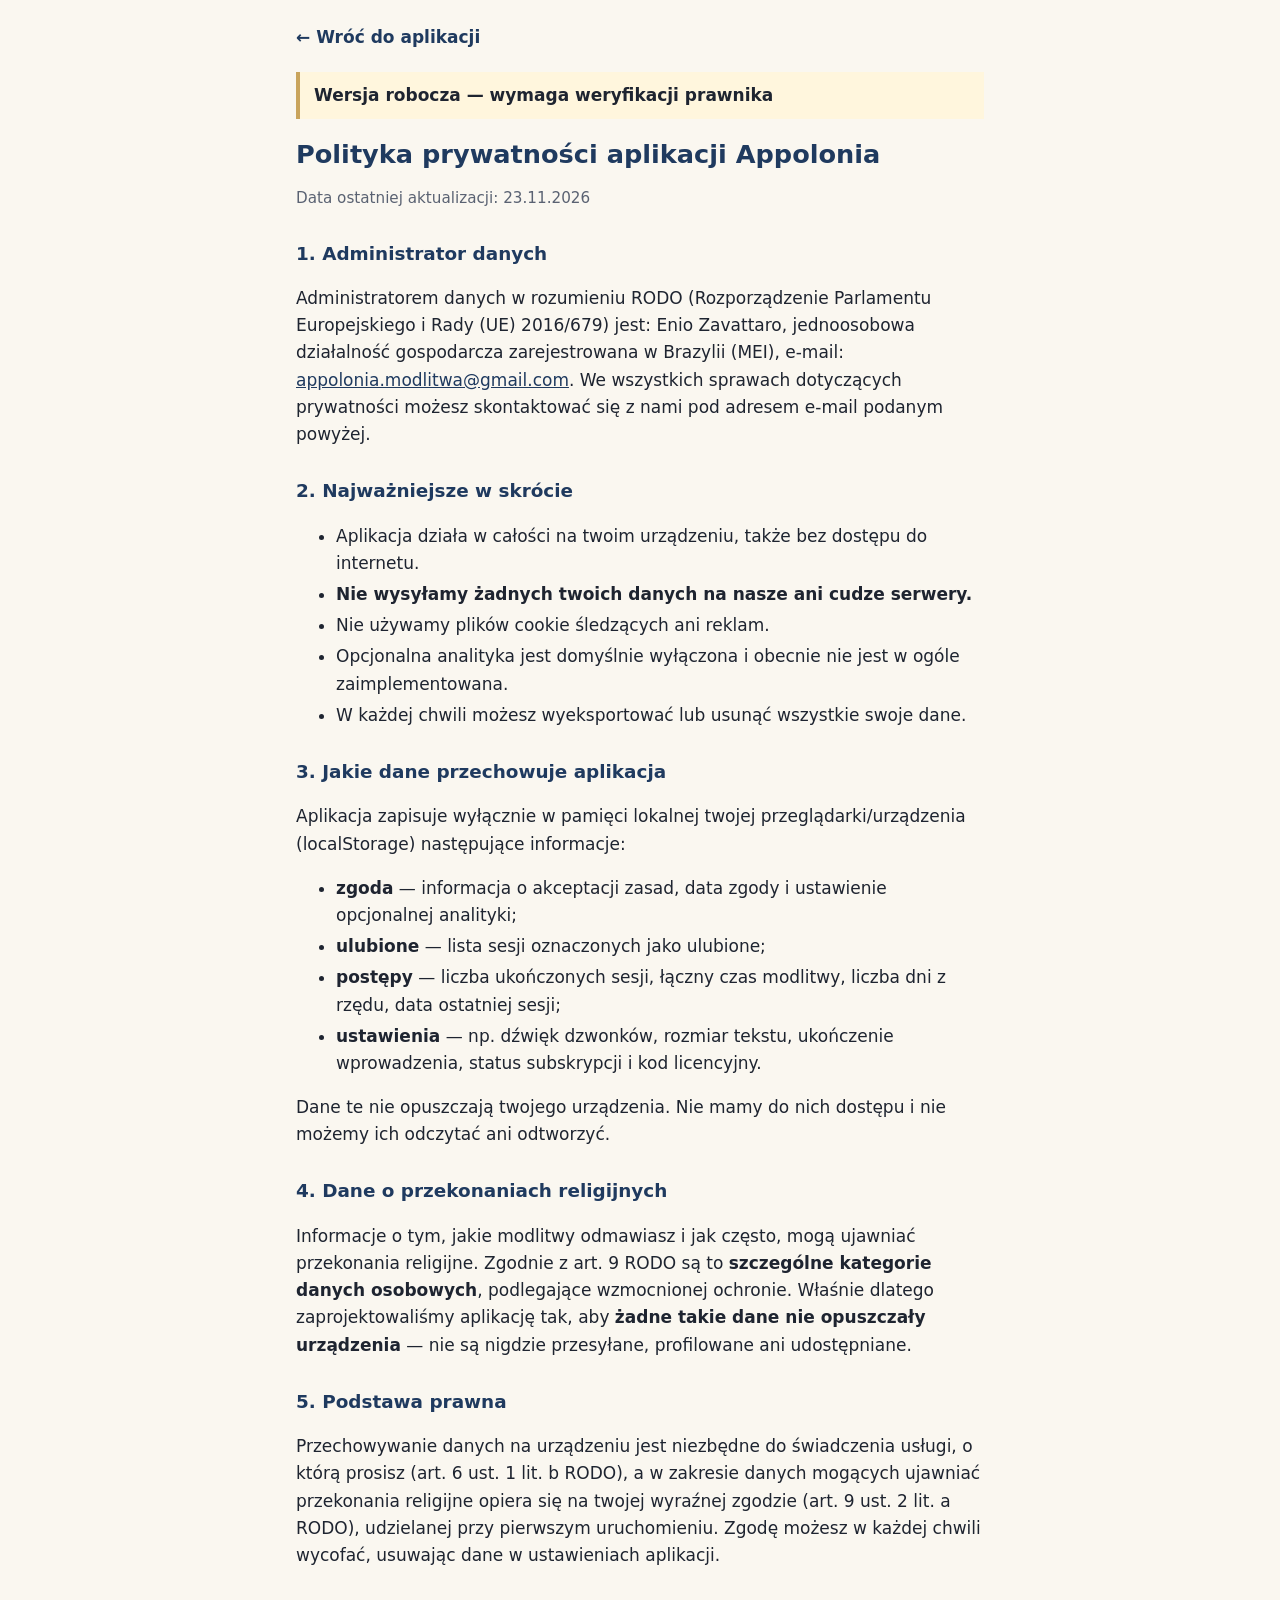
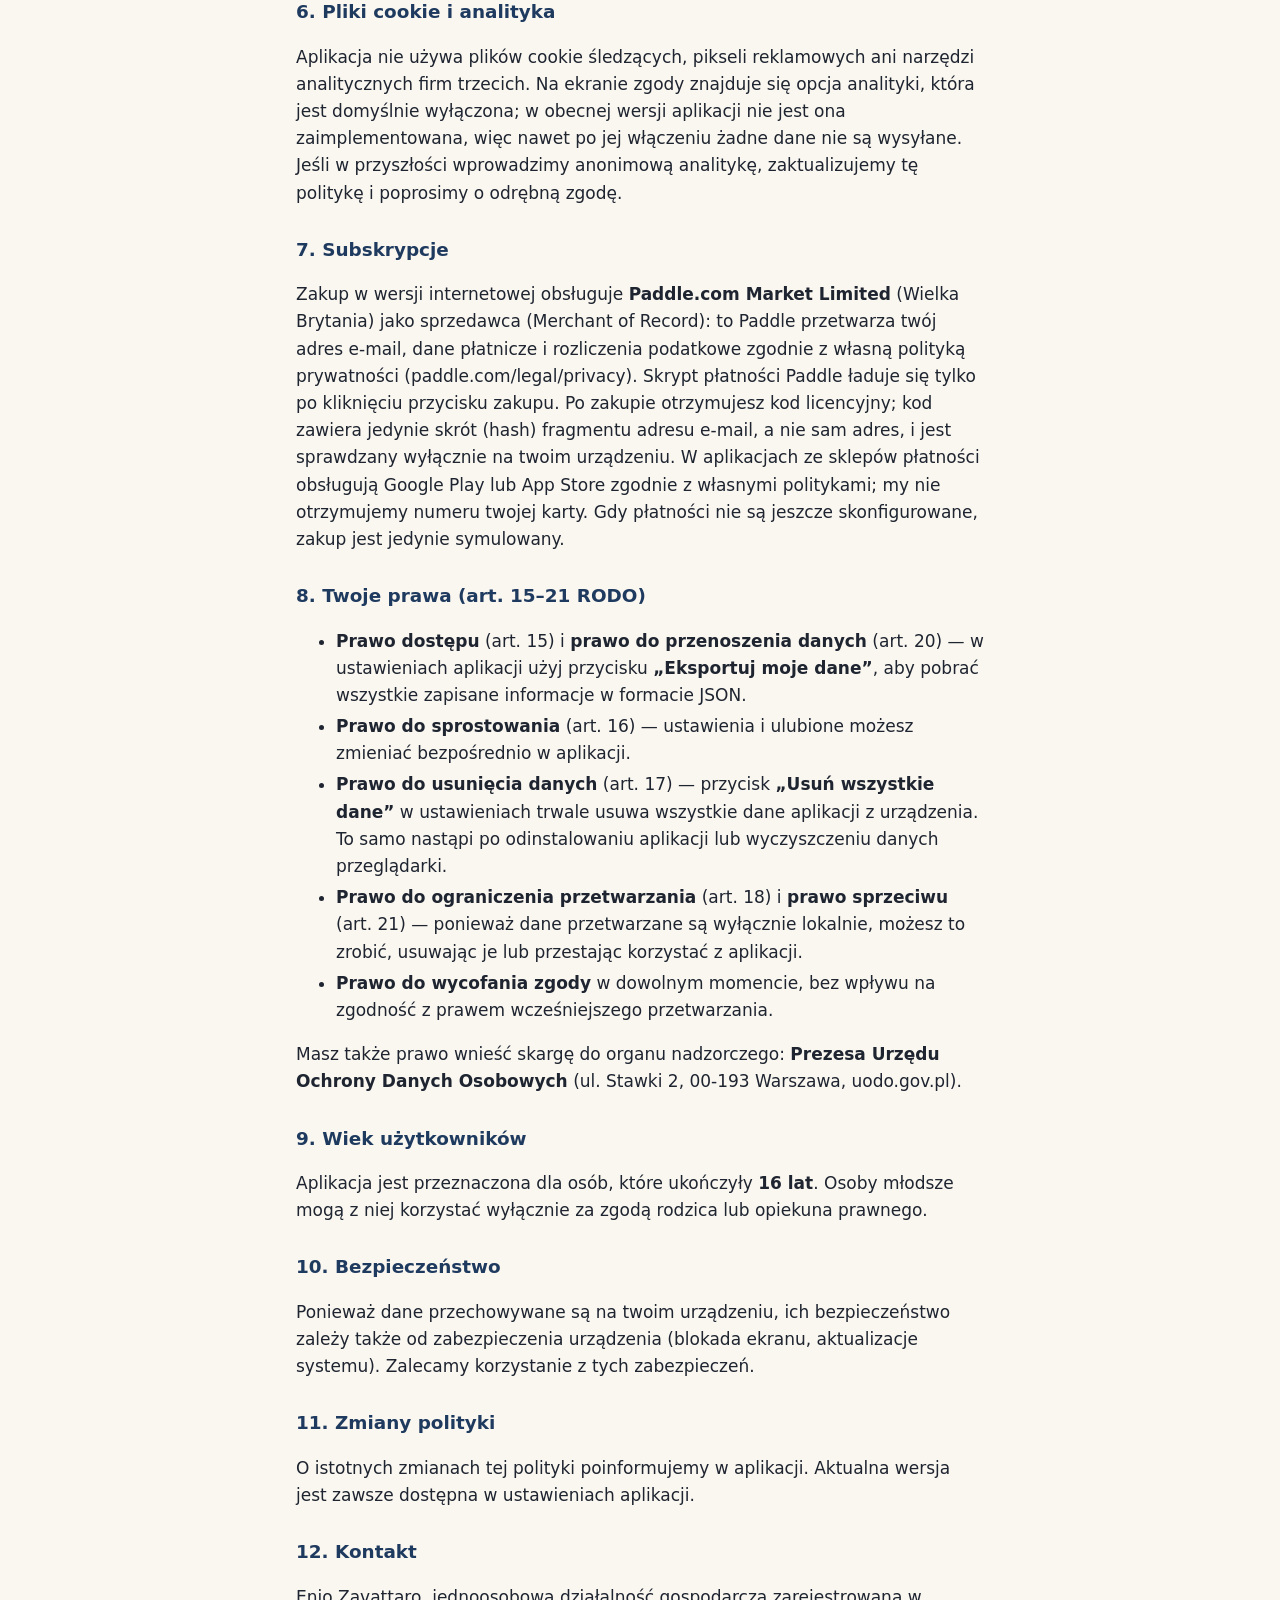
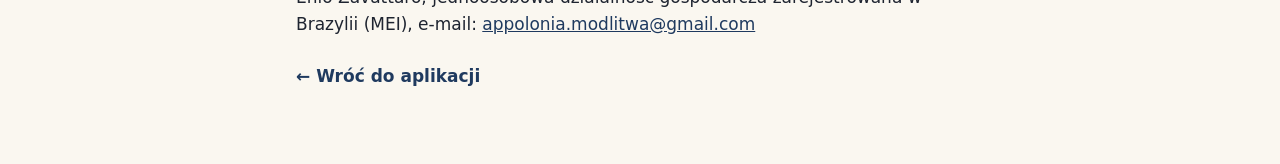
==== legal/privacy.html @ 73639b91 "Add files via upload" ====
<!doctype html>
<html lang="pl">
<head>
<meta charset="utf-8">
<meta name="viewport" content="width=device-width, initial-scale=1">
<title>Polityka prywatności — Appolonia</title>
<meta name="theme-color" content="#1F3A5F">
<style>
  :root { --bg:#FAF7F0; --text:#1E2430; --muted:#5A6272; --primary:#1F3A5F; --accent:#C9A45C; --box:#FFF6DD; }
  @media (prefers-color-scheme: dark) {
    :root { --bg:#121822; --text:#E8EAF0; --muted:#A9B0BE; --primary:#9DB8DD; --accent:#D8B872; --box:#2A2618; }
  }
  * { box-sizing: border-box; }
  body { margin:0; background:var(--bg); color:var(--text); font:17px/1.6 system-ui, -apple-system, "Segoe UI", Roboto, sans-serif; }
  main { max-width:720px; margin:0 auto; padding:16px 16px 48px; }
  a { color:var(--primary); }
  .back { display:inline-flex; align-items:center; min-height:44px; font-weight:600; text-decoration:none; }
  .draft { background:var(--box); border-left:4px solid var(--accent); padding:10px 14px; margin:12px 0 20px; font-weight:600; }
  h1 { color:var(--primary); font-size:1.6rem; line-height:1.25; margin:8px 0 4px; }
  h2 { color:var(--primary); font-size:1.15rem; margin:28px 0 8px; }
  .meta { color:var(--muted); font-size:.95rem; }
  li { margin:4px 0; }
  .ph { background:var(--box); padding:0 4px; border-radius:3px; }
</style>
</head>
<body>
<main>
  <a class="back" href="../index.html#/settings">← Wróć do aplikacji</a>
  <div class="draft">Wersja robocza — wymaga weryfikacji prawnika</div>
  <h1>Polityka prywatności aplikacji Appolonia</h1>
  <p class="meta">Data ostatniej aktualizacji: 23.11.2026</p>

  <h2>1. Administrator danych</h2>
  <p>Administratorem danych w rozumieniu RODO (Rozporządzenie Parlamentu Europejskiego i Rady (UE) 2016/679) jest:
  Enio Zavattaro, jednoosobowa działalność gospodarcza zarejestrowana w Brazylii (MEI), e-mail: <a href="mailto:appolonia.modlitwa@gmail.com">appolonia.modlitwa@gmail.com</a>.
  We wszystkich sprawach dotyczących prywatności możesz skontaktować się z nami pod adresem e-mail podanym powyżej.</p>

  <h2>2. Najważniejsze w skrócie</h2>
  <ul>
    <li>Aplikacja działa w całości na twoim urządzeniu, także bez dostępu do internetu.</li>
    <li><strong>Nie wysyłamy żadnych twoich danych na nasze ani cudze serwery.</strong></li>
    <li>Nie używamy plików cookie śledzących ani reklam.</li>
    <li>Opcjonalna analityka jest domyślnie wyłączona i obecnie nie jest w ogóle zaimplementowana.</li>
    <li>W każdej chwili możesz wyeksportować lub usunąć wszystkie swoje dane.</li>
  </ul>

  <h2>3. Jakie dane przechowuje aplikacja</h2>
  <p>Aplikacja zapisuje wyłącznie w pamięci lokalnej twojej przeglądarki/urządzenia (localStorage) następujące informacje:</p>
  <ul>
    <li><strong>zgoda</strong> — informacja o akceptacji zasad, data zgody i ustawienie opcjonalnej analityki;</li>
    <li><strong>ulubione</strong> — lista sesji oznaczonych jako ulubione;</li>
    <li><strong>postępy</strong> — liczba ukończonych sesji, łączny czas modlitwy, liczba dni z rzędu, data ostatniej sesji;</li>
    <li><strong>ustawienia</strong> — np. dźwięk dzwonków, rozmiar tekstu, ukończenie wprowadzenia, status subskrypcji i kod licencyjny.</li>
  </ul>
  <p>Dane te nie opuszczają twojego urządzenia. Nie mamy do nich dostępu i nie możemy ich odczytać ani odtworzyć.</p>

  <h2>4. Dane o przekonaniach religijnych</h2>
  <p>Informacje o tym, jakie modlitwy odmawiasz i jak często, mogą ujawniać przekonania religijne. Zgodnie z art. 9 RODO są to <strong>szczególne kategorie danych osobowych</strong>, podlegające wzmocnionej ochronie. Właśnie dlatego zaprojektowaliśmy aplikację tak, aby <strong>żadne takie dane nie opuszczały urządzenia</strong> — nie są nigdzie przesyłane, profilowane ani udostępniane.</p>

  <h2>5. Podstawa prawna</h2>
  <p>Przechowywanie danych na urządzeniu jest niezbędne do świadczenia usługi, o którą prosisz (art. 6 ust. 1 lit. b RODO), a w zakresie danych mogących ujawniać przekonania religijne opiera się na twojej wyraźnej zgodzie (art. 9 ust. 2 lit. a RODO), udzielanej przy pierwszym uruchomieniu. Zgodę możesz w każdej chwili wycofać, usuwając dane w ustawieniach aplikacji.</p>

  <h2>6. Pliki cookie i analityka</h2>
  <p>Aplikacja nie używa plików cookie śledzących, pikseli reklamowych ani narzędzi analitycznych firm trzecich. Na ekranie zgody znajduje się opcja analityki, która jest domyślnie wyłączona; w obecnej wersji aplikacji nie jest ona zaimplementowana, więc nawet po jej włączeniu żadne dane nie są wysyłane. Jeśli w przyszłości wprowadzimy anonimową analitykę, zaktualizujemy tę politykę i poprosimy o odrębną zgodę.</p>

  <h2>7. Subskrypcje</h2>
  <p>Zakup w wersji internetowej obsługuje <strong>Paddle.com Market Limited</strong> (Wielka Brytania) jako sprzedawca (Merchant of Record): to Paddle przetwarza twój adres e-mail, dane płatnicze i rozliczenia podatkowe zgodnie z własną polityką prywatności (paddle.com/legal/privacy). Skrypt płatności Paddle ładuje się tylko po kliknięciu przycisku zakupu. Po zakupie otrzymujesz kod licencyjny; kod zawiera jedynie skrót (hash) fragmentu adresu e-mail, a nie sam adres, i jest sprawdzany wyłącznie na twoim urządzeniu. W aplikacjach ze sklepów płatności obsługują Google Play lub App Store zgodnie z własnymi politykami; my nie otrzymujemy numeru twojej karty. Gdy płatności nie są jeszcze skonfigurowane, zakup jest jedynie symulowany.</p>

  <h2>8. Twoje prawa (art. 15–21 RODO)</h2>
  <ul>
    <li><strong>Prawo dostępu</strong> (art. 15) i <strong>prawo do przenoszenia danych</strong> (art. 20) — w ustawieniach aplikacji użyj przycisku <strong>„Eksportuj moje dane”</strong>, aby pobrać wszystkie zapisane informacje w formacie JSON.</li>
    <li><strong>Prawo do sprostowania</strong> (art. 16) — ustawienia i ulubione możesz zmieniać bezpośrednio w aplikacji.</li>
    <li><strong>Prawo do usunięcia danych</strong> (art. 17) — przycisk <strong>„Usuń wszystkie dane”</strong> w ustawieniach trwale usuwa wszystkie dane aplikacji z urządzenia. To samo nastąpi po odinstalowaniu aplikacji lub wyczyszczeniu danych przeglądarki.</li>
    <li><strong>Prawo do ograniczenia przetwarzania</strong> (art. 18) i <strong>prawo sprzeciwu</strong> (art. 21) — ponieważ dane przetwarzane są wyłącznie lokalnie, możesz to zrobić, usuwając je lub przestając korzystać z aplikacji.</li>
    <li><strong>Prawo do wycofania zgody</strong> w dowolnym momencie, bez wpływu na zgodność z prawem wcześniejszego przetwarzania.</li>
  </ul>
  <p>Masz także prawo wnieść skargę do organu nadzorczego: <strong>Prezesa Urzędu Ochrony Danych Osobowych</strong> (ul. Stawki 2, 00-193 Warszawa, uodo.gov.pl).</p>

  <h2>9. Wiek użytkowników</h2>
  <p>Aplikacja jest przeznaczona dla osób, które ukończyły <strong>16 lat</strong>. Osoby młodsze mogą z niej korzystać wyłącznie za zgodą rodzica lub opiekuna prawnego.</p>

  <h2>10. Bezpieczeństwo</h2>
  <p>Ponieważ dane przechowywane są na twoim urządzeniu, ich bezpieczeństwo zależy także od zabezpieczenia urządzenia (blokada ekranu, aktualizacje systemu). Zalecamy korzystanie z tych zabezpieczeń.</p>

  <h2>11. Zmiany polityki</h2>
  <p>O istotnych zmianach tej polityki poinformujemy w aplikacji. Aktualna wersja jest zawsze dostępna w ustawieniach aplikacji.</p>

  <h2>12. Kontakt</h2>
  <p>Enio Zavattaro, jednoosobowa działalność gospodarcza zarejestrowana w Brazylii (MEI), e-mail: <a href="mailto:appolonia.modlitwa@gmail.com">appolonia.modlitwa@gmail.com</a></p>

  <p><a class="back" href="../index.html#/settings">← Wróć do aplikacji</a></p>
</main>
</body>
</html>
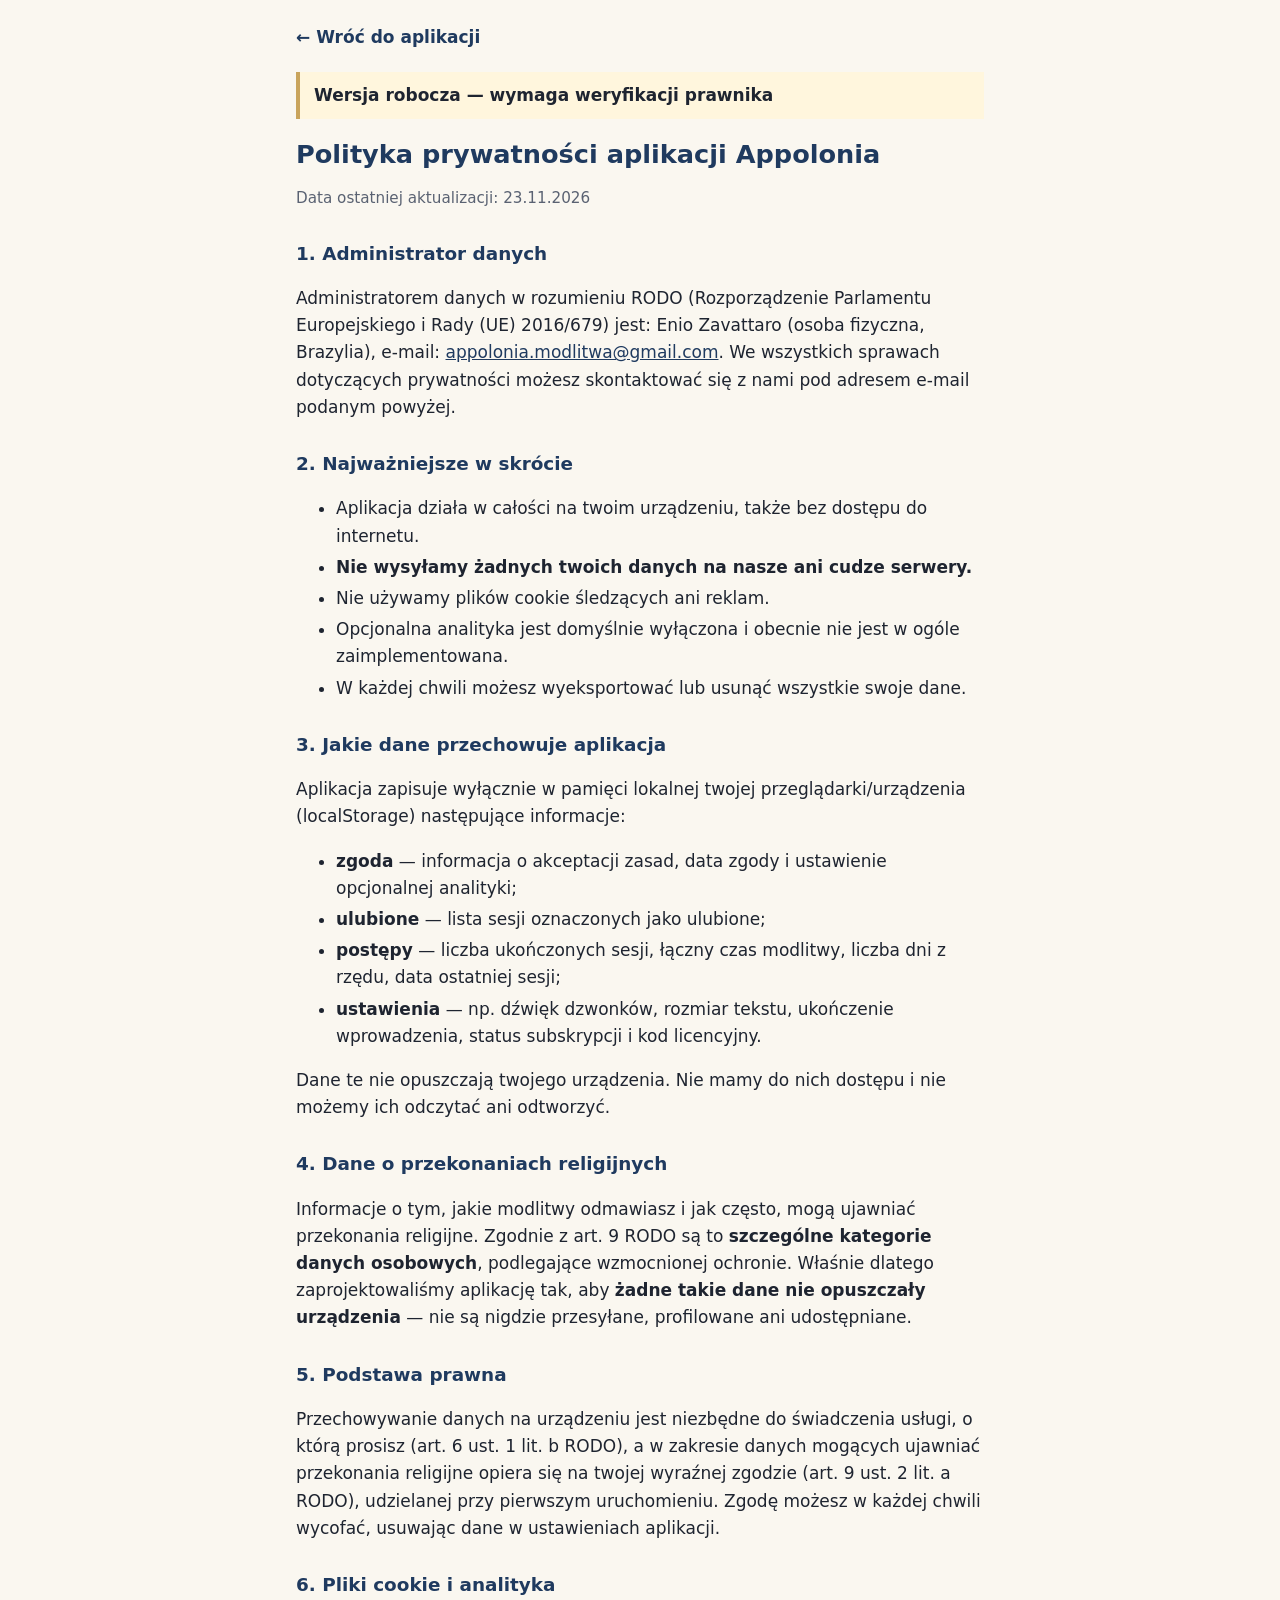
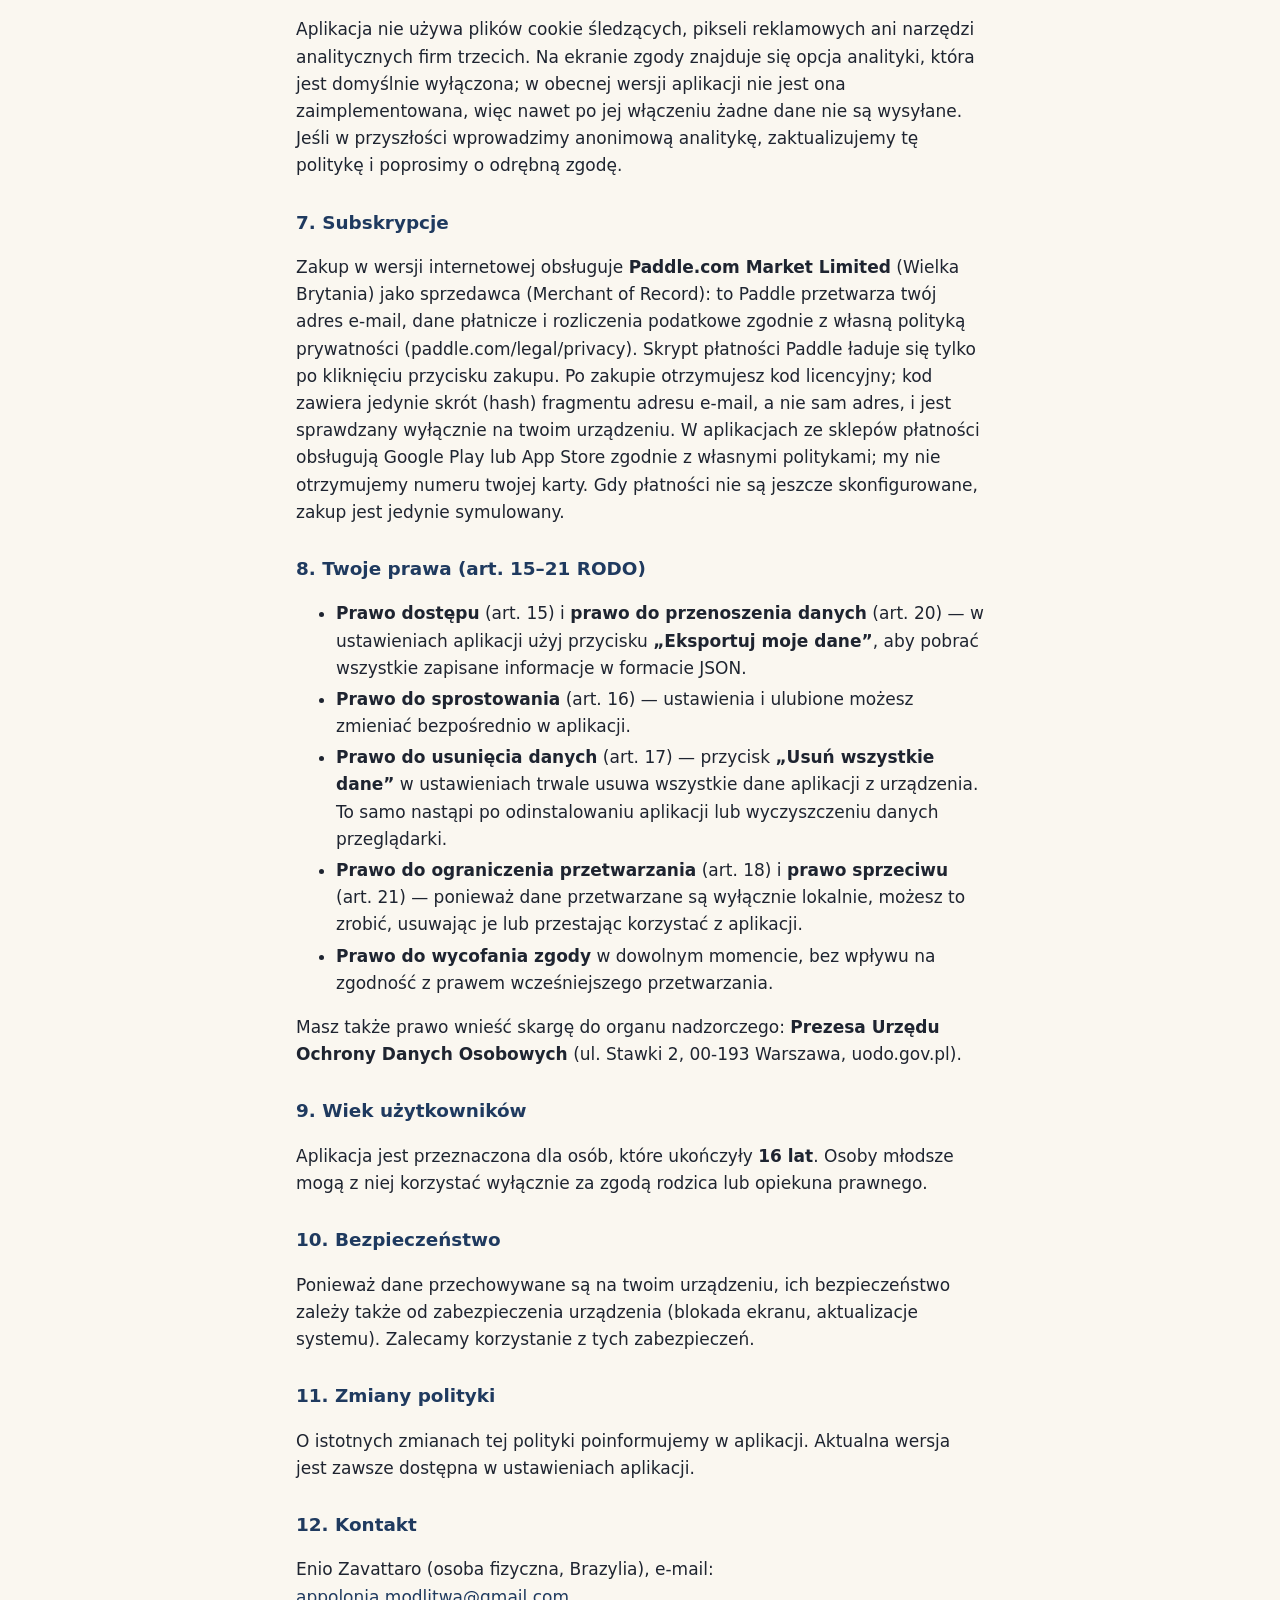
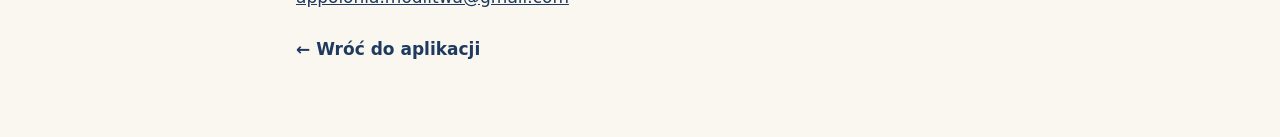
==== commit 4449b21c: "Add files via upload" ====
--- a/legal/privacy.html
+++ b/legal/privacy.html
@@ -32,7 +32,7 @@
 
   <h2>1. Administrator danych</h2>
   <p>Administratorem danych w rozumieniu RODO (Rozporządzenie Parlamentu Europejskiego i Rady (UE) 2016/679) jest:
-  Enio Zavattaro, jednoosobowa działalność gospodarcza zarejestrowana w Brazylii (MEI), e-mail: <a href="mailto:appolonia.modlitwa@gmail.com">appolonia.modlitwa@gmail.com</a>.
+  Enio Zavattaro (osoba fizyczna, Brazylia), e-mail: <a href="mailto:appolonia.modlitwa@gmail.com">appolonia.modlitwa@gmail.com</a>.
   We wszystkich sprawach dotyczących prywatności możesz skontaktować się z nami pod adresem e-mail podanym powyżej.</p>
 
   <h2>2. Najważniejsze w skrócie</h2>
@@ -86,7 +86,7 @@
   <p>O istotnych zmianach tej polityki poinformujemy w aplikacji. Aktualna wersja jest zawsze dostępna w ustawieniach aplikacji.</p>
 
   <h2>12. Kontakt</h2>
-  <p>Enio Zavattaro, jednoosobowa działalność gospodarcza zarejestrowana w Brazylii (MEI), e-mail: <a href="mailto:appolonia.modlitwa@gmail.com">appolonia.modlitwa@gmail.com</a></p>
+  <p>Enio Zavattaro (osoba fizyczna, Brazylia), e-mail: <a href="mailto:appolonia.modlitwa@gmail.com">appolonia.modlitwa@gmail.com</a></p>
 
   <p><a class="back" href="../index.html#/settings">← Wróć do aplikacji</a></p>
 </main>
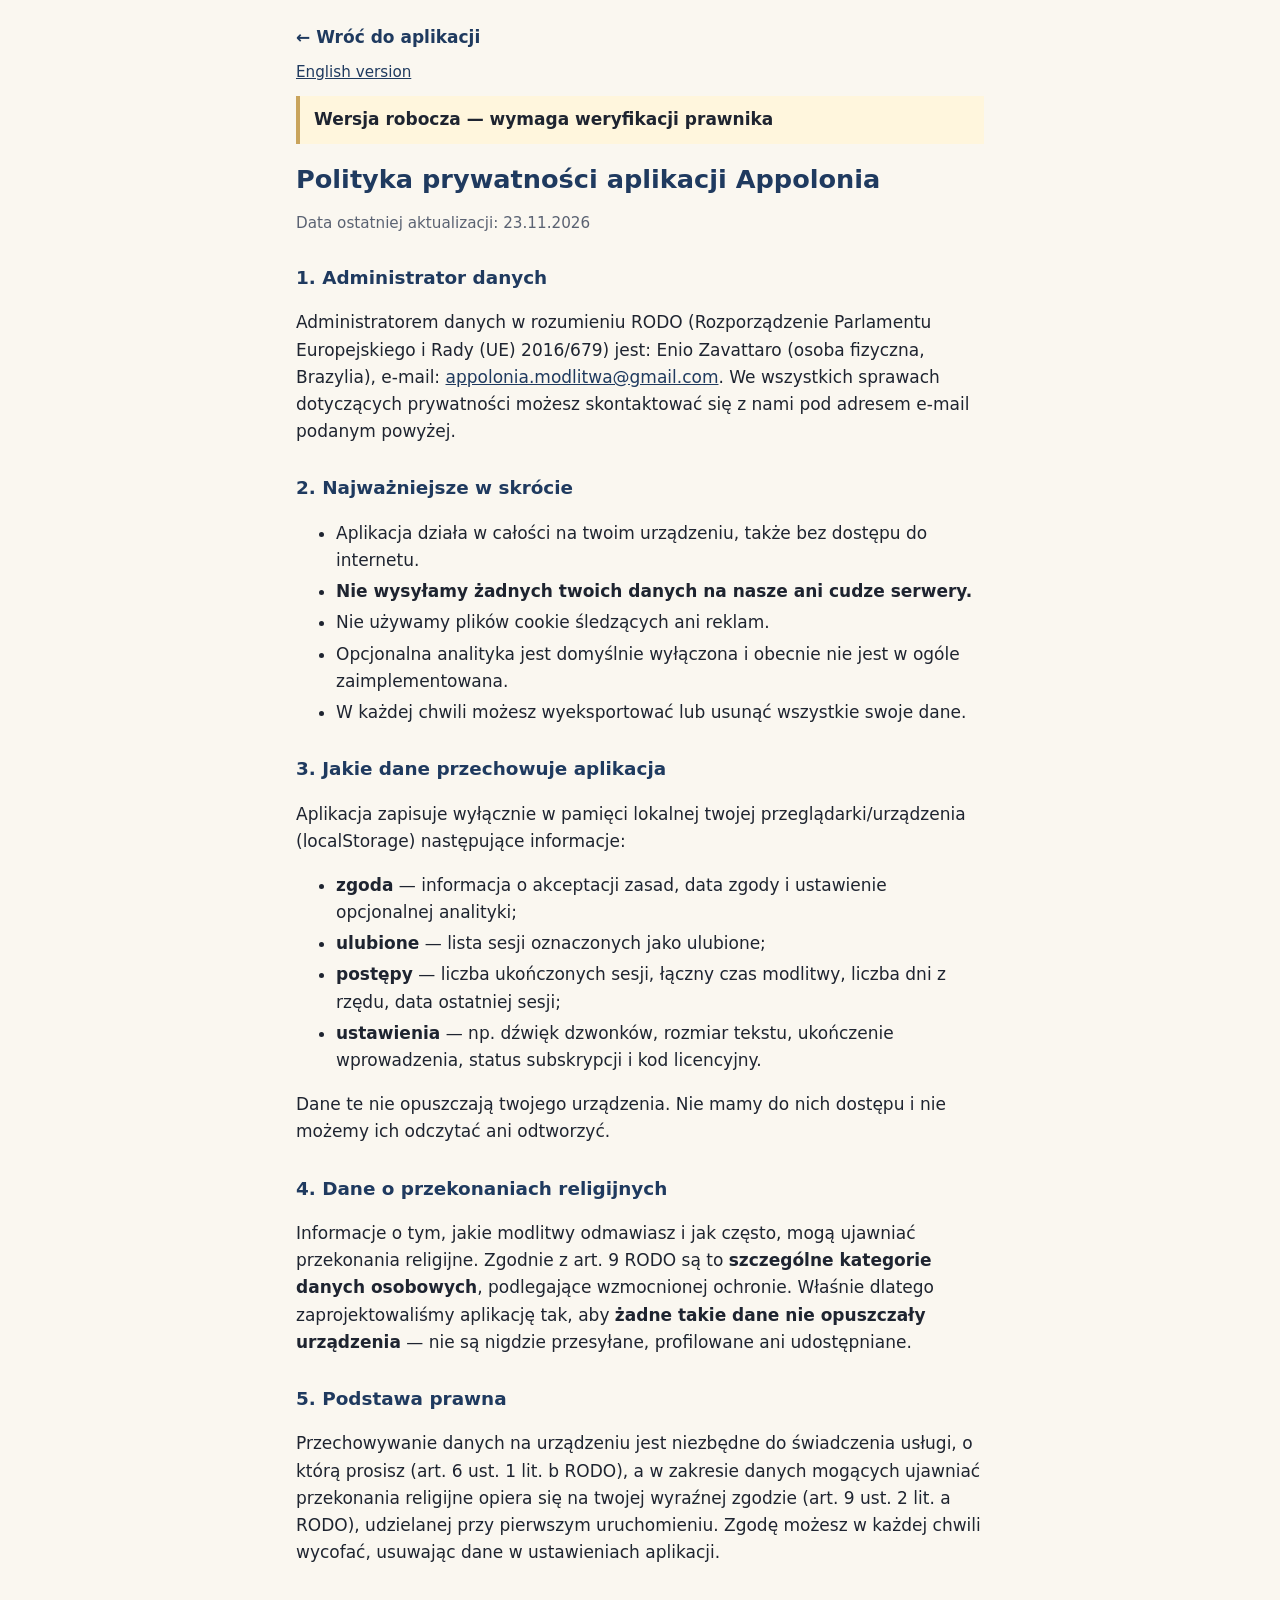
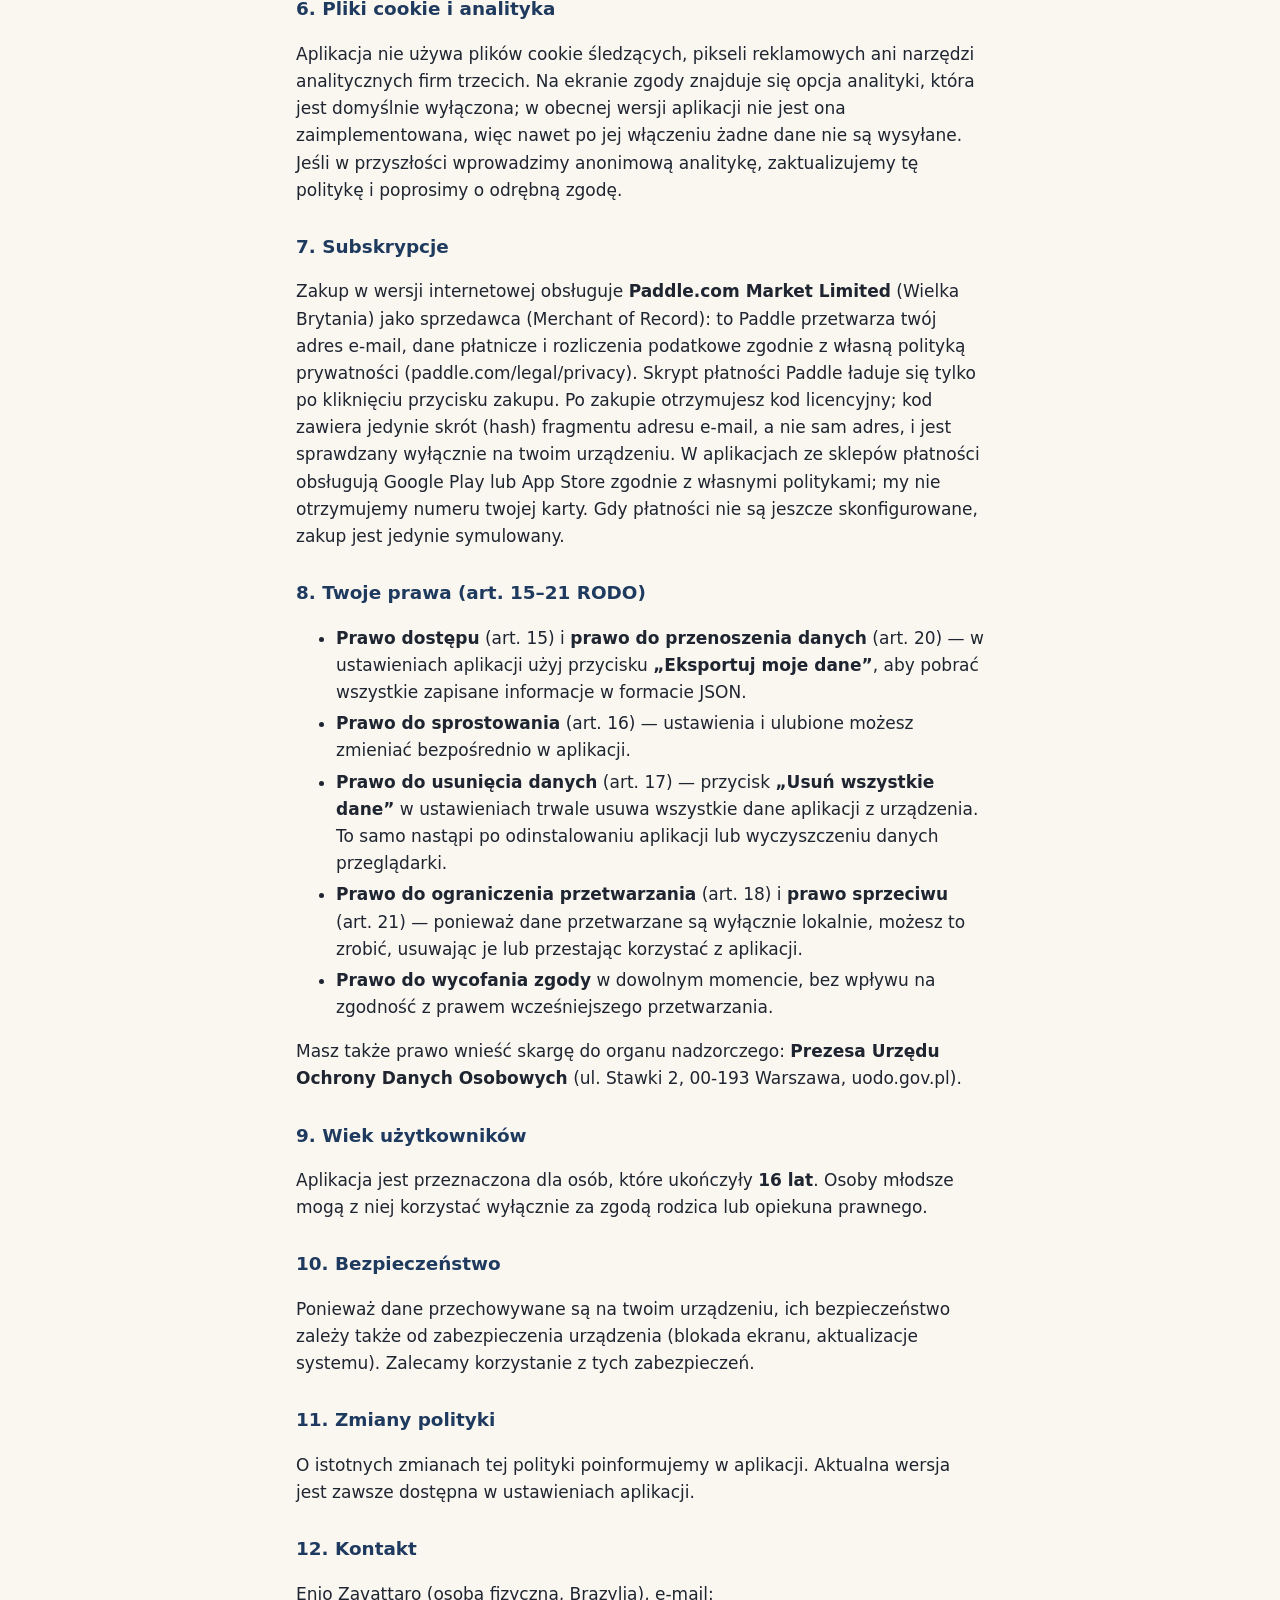
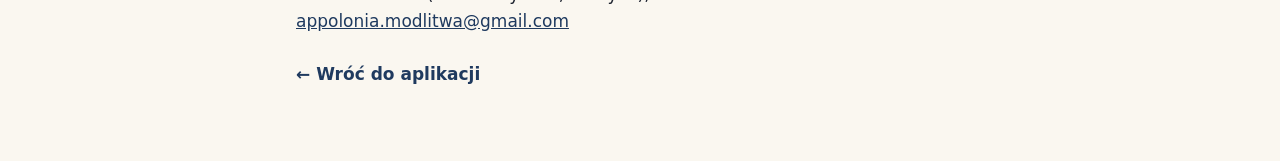
==== commit 82777927: "Add files via upload" ====
--- a/legal/privacy.html
+++ b/legal/privacy.html
@@ -15,6 +15,7 @@
   main { max-width:720px; margin:0 auto; padding:16px 16px 48px; }
   a { color:var(--primary); }
   .back { display:inline-flex; align-items:center; min-height:44px; font-weight:600; text-decoration:none; }
+  .lang { margin:0 0 8px; font-size:.95rem; }
   .draft { background:var(--box); border-left:4px solid var(--accent); padding:10px 14px; margin:12px 0 20px; font-weight:600; }
   h1 { color:var(--primary); font-size:1.6rem; line-height:1.25; margin:8px 0 4px; }
   h2 { color:var(--primary); font-size:1.15rem; margin:28px 0 8px; }
@@ -26,6 +27,7 @@
 <body>
 <main>
   <a class="back" href="../index.html#/settings">← Wróć do aplikacji</a>
+  <p class="lang"><a href="en/privacy.html" hreflang="en" lang="en">English version</a></p>
   <div class="draft">Wersja robocza — wymaga weryfikacji prawnika</div>
   <h1>Polityka prywatności aplikacji Appolonia</h1>
   <p class="meta">Data ostatniej aktualizacji: 23.11.2026</p>
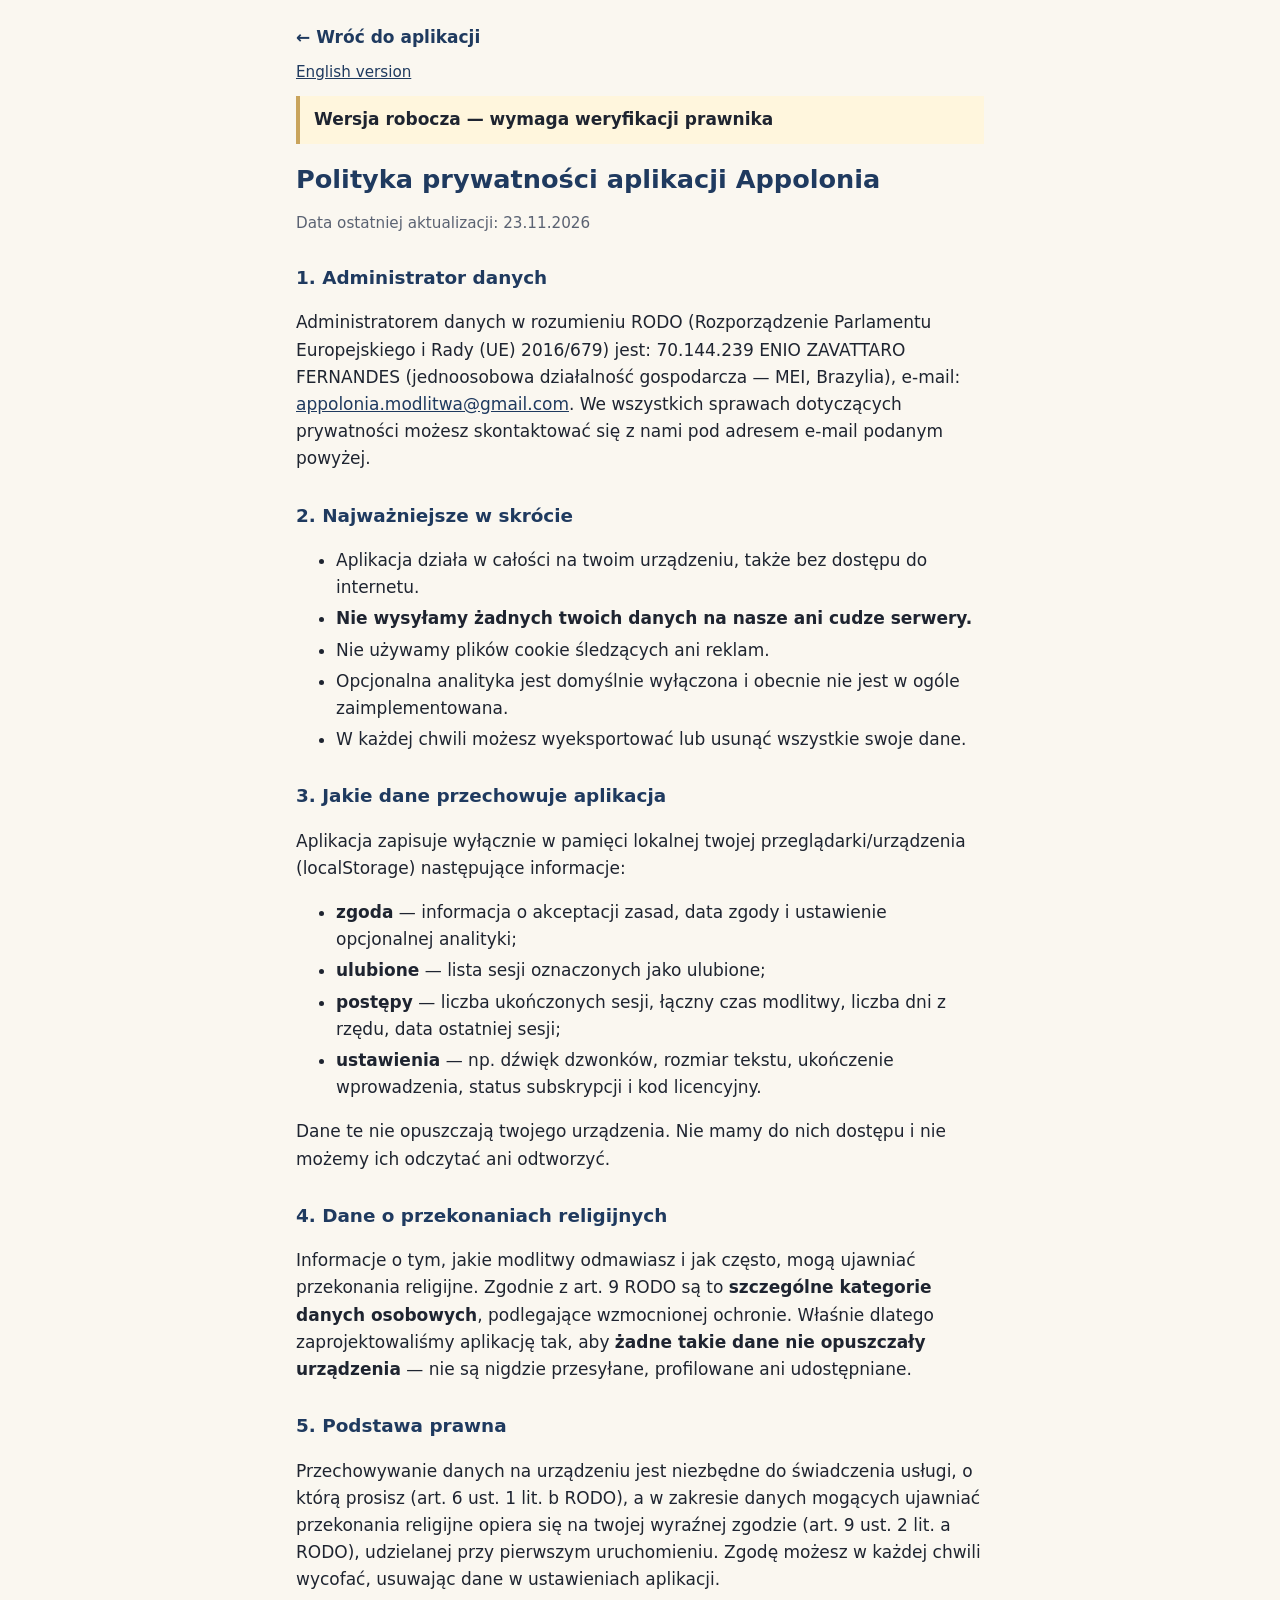
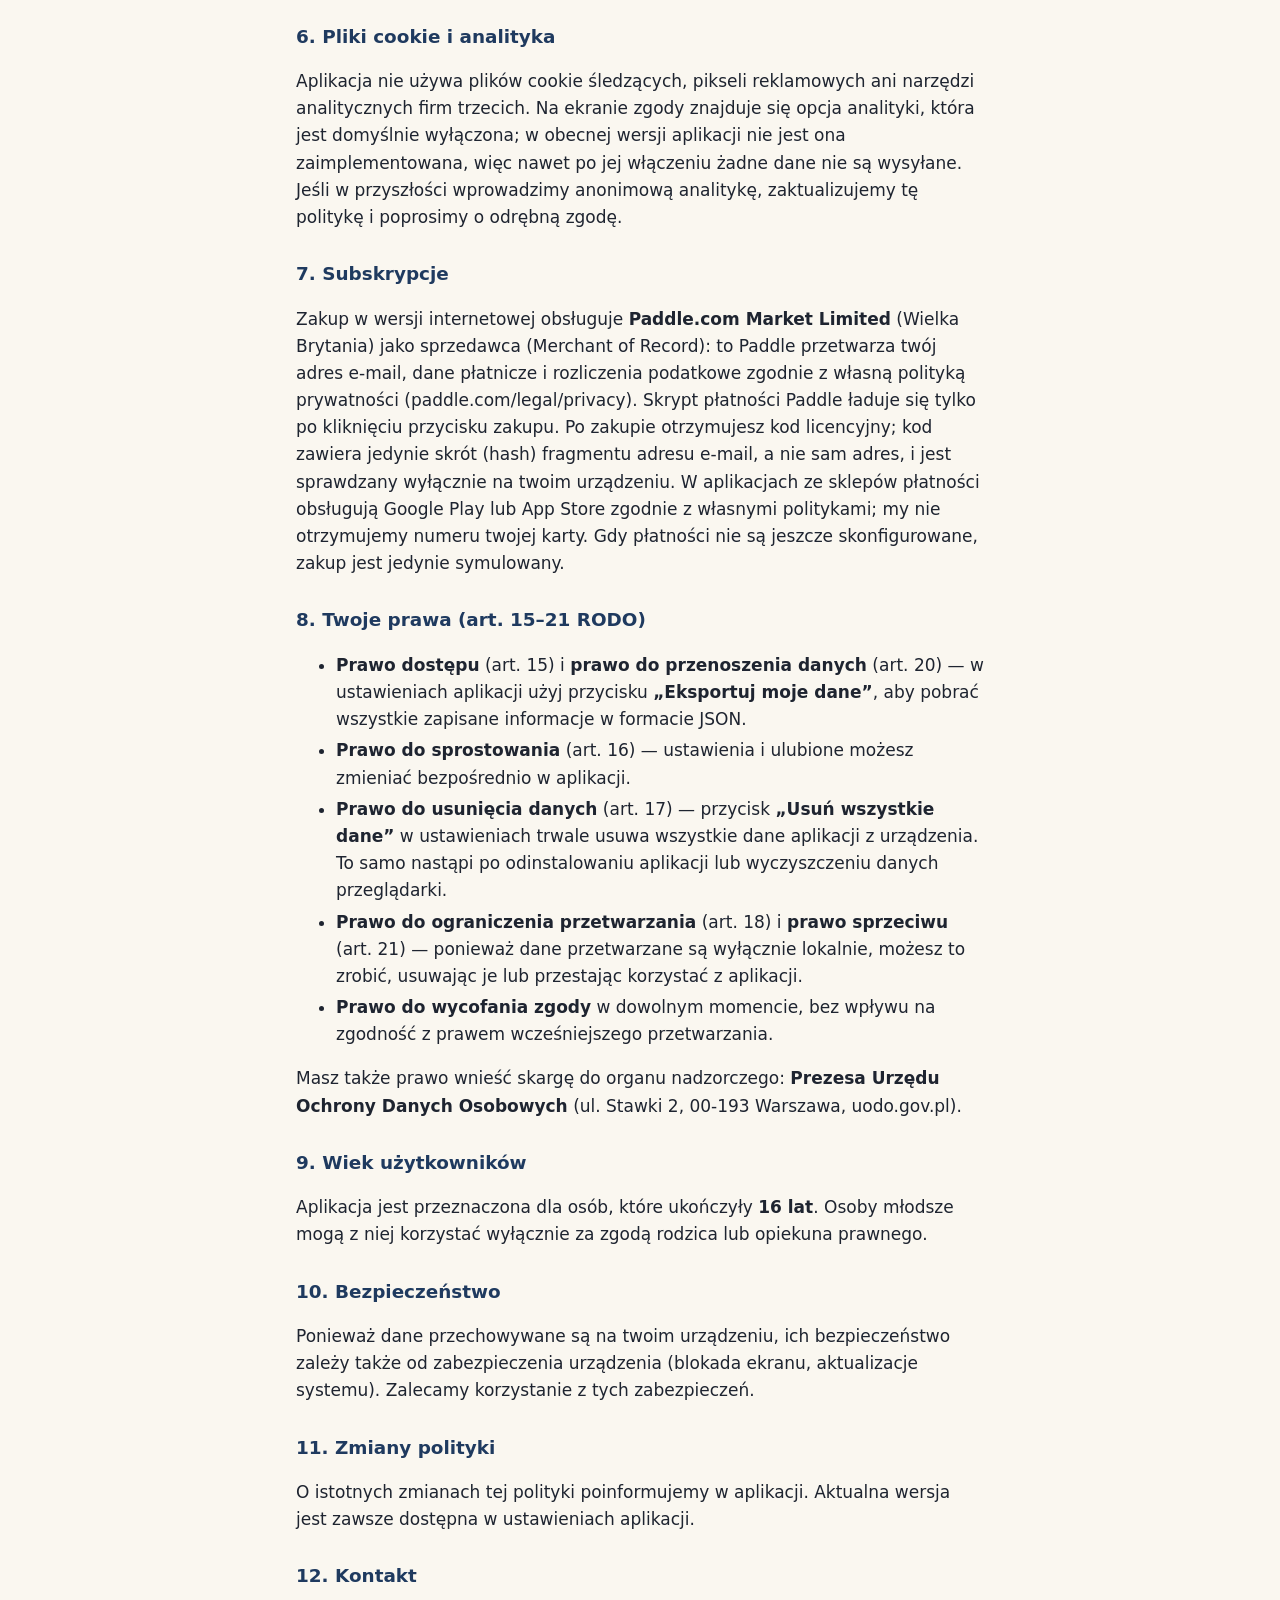
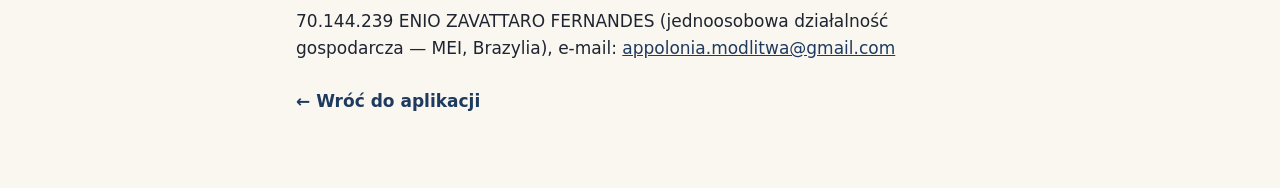
==== commit eb0cad42: "Add files via upload" ====
--- a/legal/privacy.html
+++ b/legal/privacy.html
@@ -34,7 +34,7 @@
 
   <h2>1. Administrator danych</h2>
   <p>Administratorem danych w rozumieniu RODO (Rozporządzenie Parlamentu Europejskiego i Rady (UE) 2016/679) jest:
-  Enio Zavattaro (osoba fizyczna, Brazylia), e-mail: <a href="mailto:appolonia.modlitwa@gmail.com">appolonia.modlitwa@gmail.com</a>.
+  70.144.239 ENIO ZAVATTARO FERNANDES (jednoosobowa działalność gospodarcza — MEI, Brazylia), e-mail: <a href="mailto:appolonia.modlitwa@gmail.com">appolonia.modlitwa@gmail.com</a>.
   We wszystkich sprawach dotyczących prywatności możesz skontaktować się z nami pod adresem e-mail podanym powyżej.</p>
 
   <h2>2. Najważniejsze w skrócie</h2>
@@ -88,7 +88,7 @@
   <p>O istotnych zmianach tej polityki poinformujemy w aplikacji. Aktualna wersja jest zawsze dostępna w ustawieniach aplikacji.</p>
 
   <h2>12. Kontakt</h2>
-  <p>Enio Zavattaro (osoba fizyczna, Brazylia), e-mail: <a href="mailto:appolonia.modlitwa@gmail.com">appolonia.modlitwa@gmail.com</a></p>
+  <p>70.144.239 ENIO ZAVATTARO FERNANDES (jednoosobowa działalność gospodarcza — MEI, Brazylia), e-mail: <a href="mailto:appolonia.modlitwa@gmail.com">appolonia.modlitwa@gmail.com</a></p>
 
   <p><a class="back" href="../index.html#/settings">← Wróć do aplikacji</a></p>
 </main>
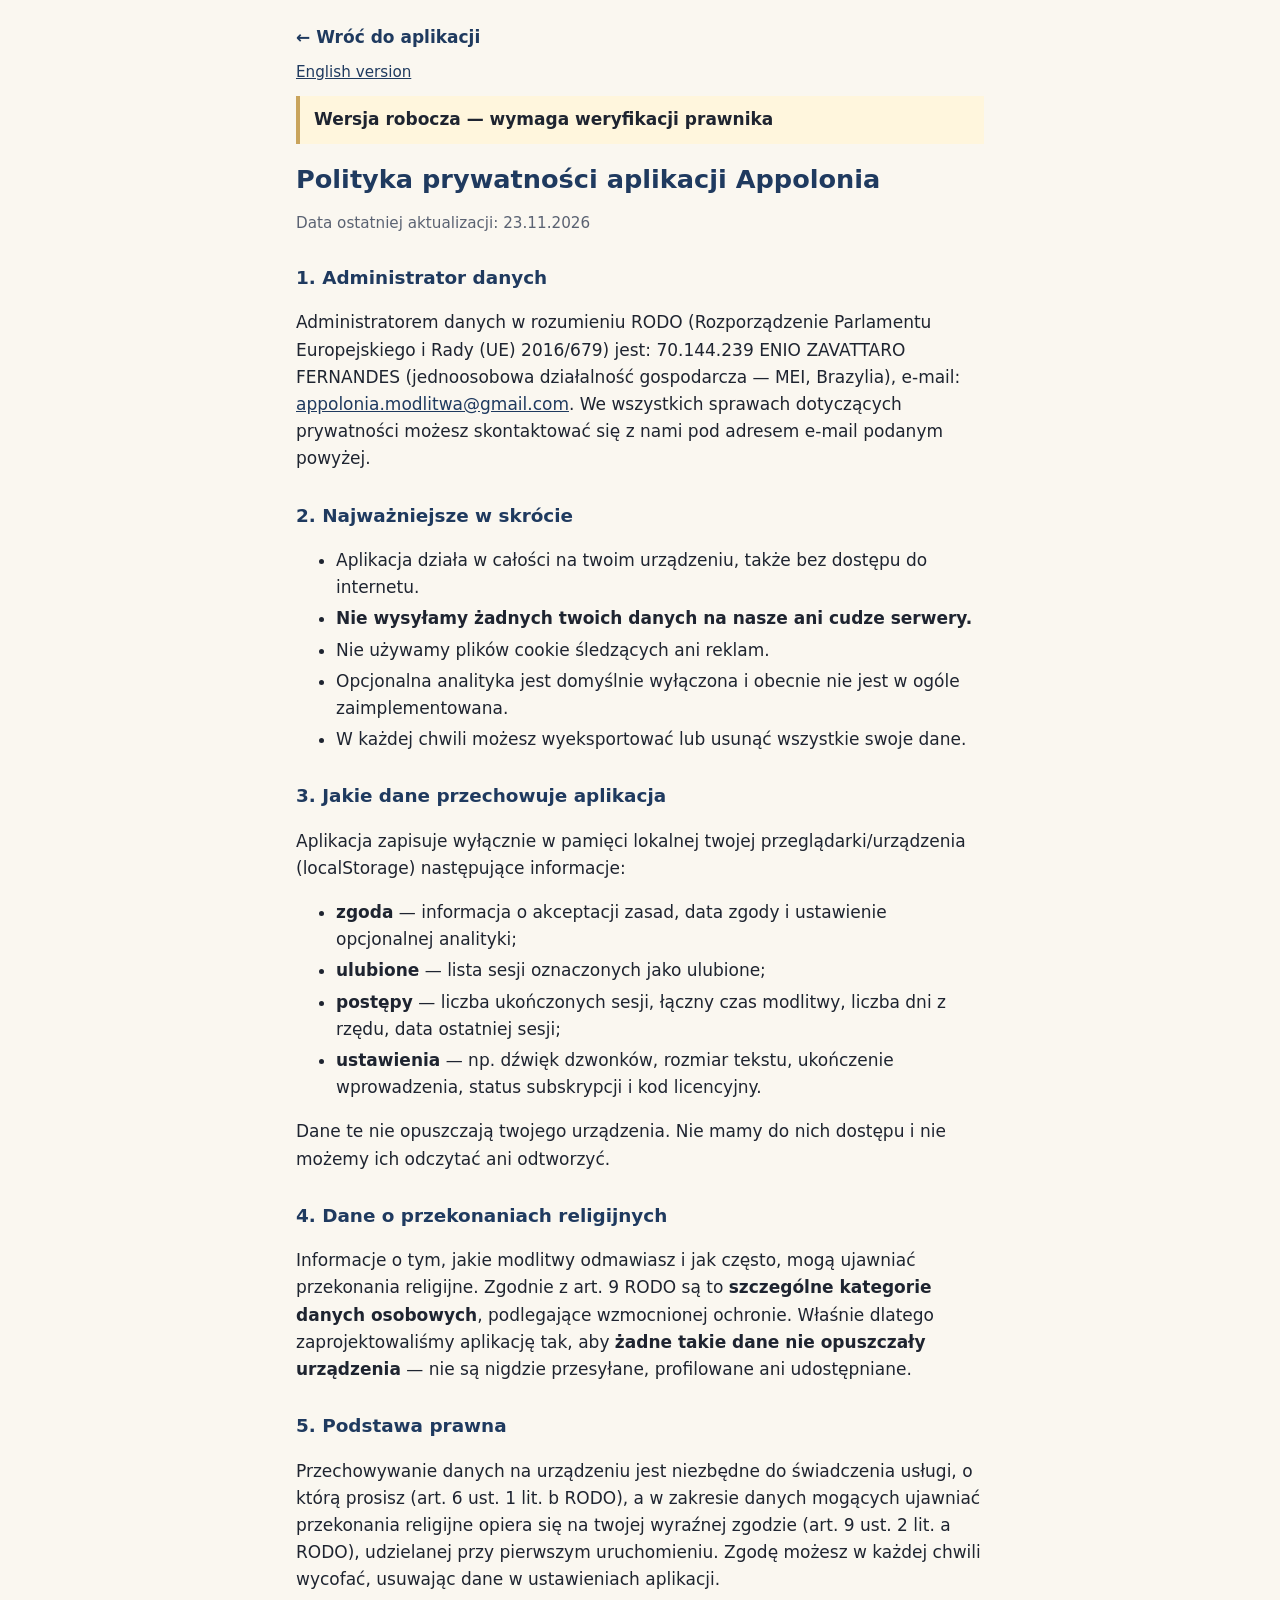
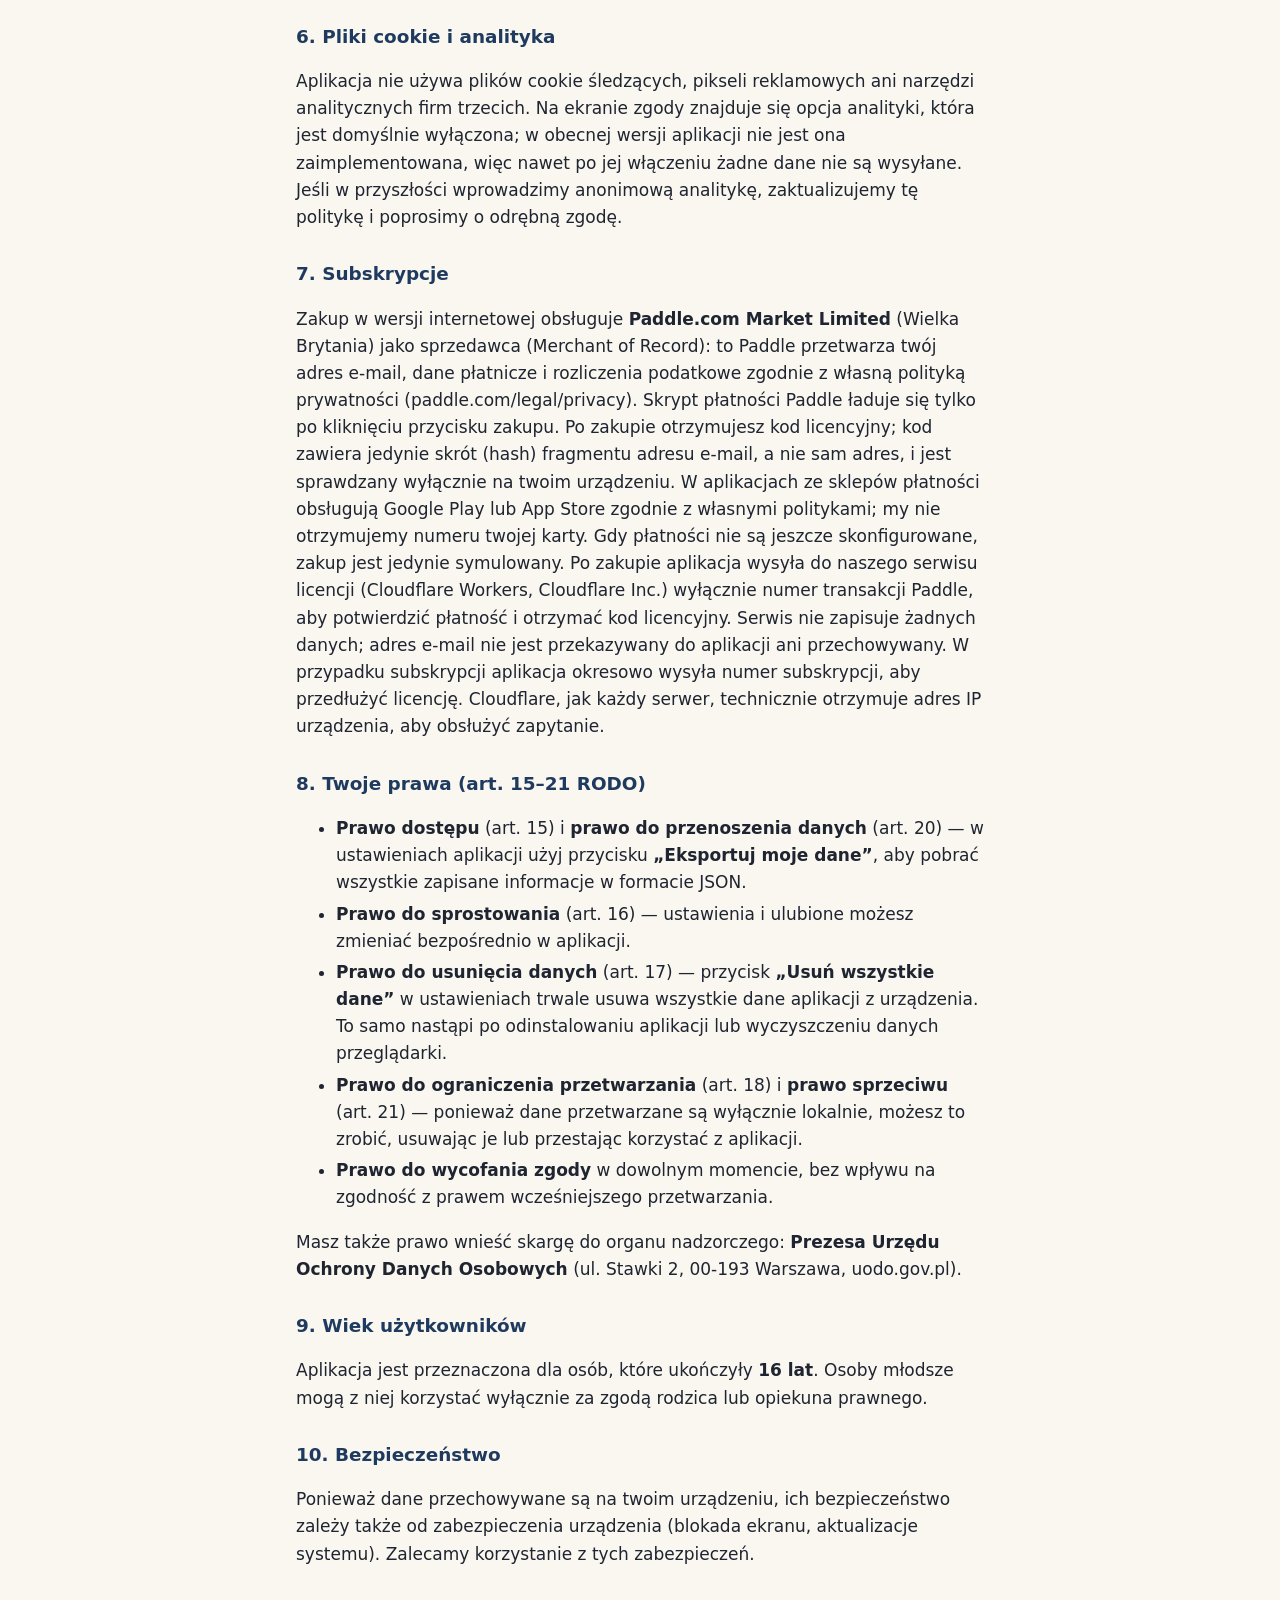
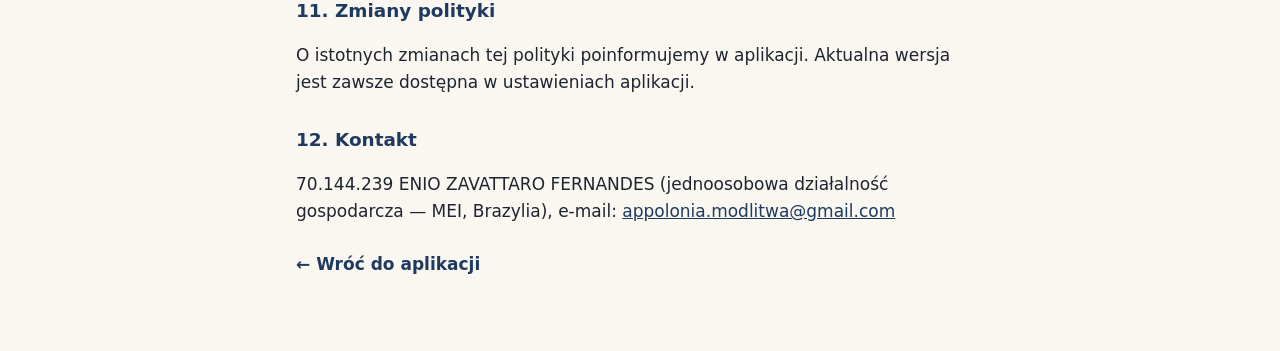
==== commit 02460bf3: "Add files via upload" ====
--- a/legal/privacy.html
+++ b/legal/privacy.html
@@ -66,7 +66,7 @@
   <p>Aplikacja nie używa plików cookie śledzących, pikseli reklamowych ani narzędzi analitycznych firm trzecich. Na ekranie zgody znajduje się opcja analityki, która jest domyślnie wyłączona; w obecnej wersji aplikacji nie jest ona zaimplementowana, więc nawet po jej włączeniu żadne dane nie są wysyłane. Jeśli w przyszłości wprowadzimy anonimową analitykę, zaktualizujemy tę politykę i poprosimy o odrębną zgodę.</p>
 
   <h2>7. Subskrypcje</h2>
-  <p>Zakup w wersji internetowej obsługuje <strong>Paddle.com Market Limited</strong> (Wielka Brytania) jako sprzedawca (Merchant of Record): to Paddle przetwarza twój adres e-mail, dane płatnicze i rozliczenia podatkowe zgodnie z własną polityką prywatności (paddle.com/legal/privacy). Skrypt płatności Paddle ładuje się tylko po kliknięciu przycisku zakupu. Po zakupie otrzymujesz kod licencyjny; kod zawiera jedynie skrót (hash) fragmentu adresu e-mail, a nie sam adres, i jest sprawdzany wyłącznie na twoim urządzeniu. W aplikacjach ze sklepów płatności obsługują Google Play lub App Store zgodnie z własnymi politykami; my nie otrzymujemy numeru twojej karty. Gdy płatności nie są jeszcze skonfigurowane, zakup jest jedynie symulowany.</p>
+  <p>Zakup w wersji internetowej obsługuje <strong>Paddle.com Market Limited</strong> (Wielka Brytania) jako sprzedawca (Merchant of Record): to Paddle przetwarza twój adres e-mail, dane płatnicze i rozliczenia podatkowe zgodnie z własną polityką prywatności (paddle.com/legal/privacy). Skrypt płatności Paddle ładuje się tylko po kliknięciu przycisku zakupu. Po zakupie otrzymujesz kod licencyjny; kod zawiera jedynie skrót (hash) fragmentu adresu e-mail, a nie sam adres, i jest sprawdzany wyłącznie na twoim urządzeniu. W aplikacjach ze sklepów płatności obsługują Google Play lub App Store zgodnie z własnymi politykami; my nie otrzymujemy numeru twojej karty. Gdy płatności nie są jeszcze skonfigurowane, zakup jest jedynie symulowany. Po zakupie aplikacja wysyła do naszego serwisu licencji (Cloudflare Workers, Cloudflare Inc.) wyłącznie numer transakcji Paddle, aby potwierdzić płatność i otrzymać kod licencyjny. Serwis nie zapisuje żadnych danych; adres e-mail nie jest przekazywany do aplikacji ani przechowywany. W przypadku subskrypcji aplikacja okresowo wysyła numer subskrypcji, aby przedłużyć licencję. Cloudflare, jak każdy serwer, technicznie otrzymuje adres IP urządzenia, aby obsłużyć zapytanie.</p>
 
   <h2>8. Twoje prawa (art. 15–21 RODO)</h2>
   <ul>
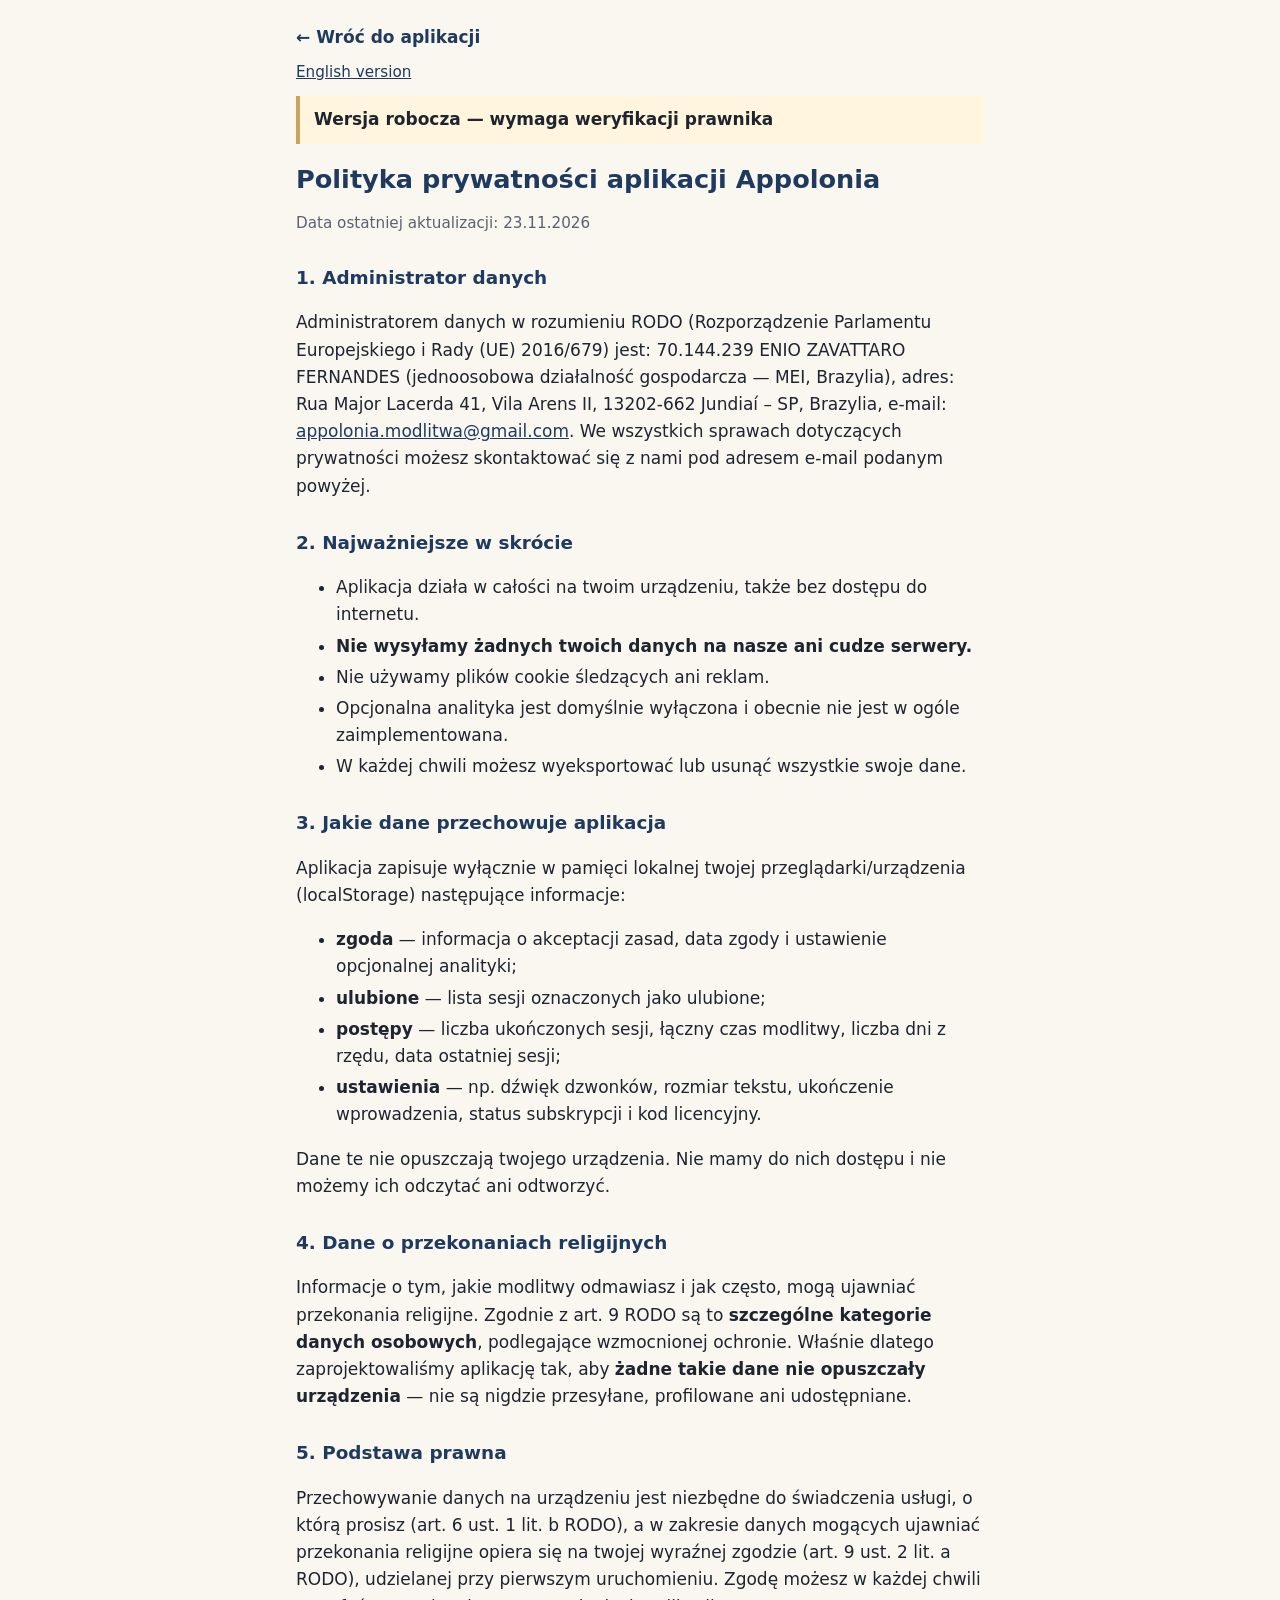
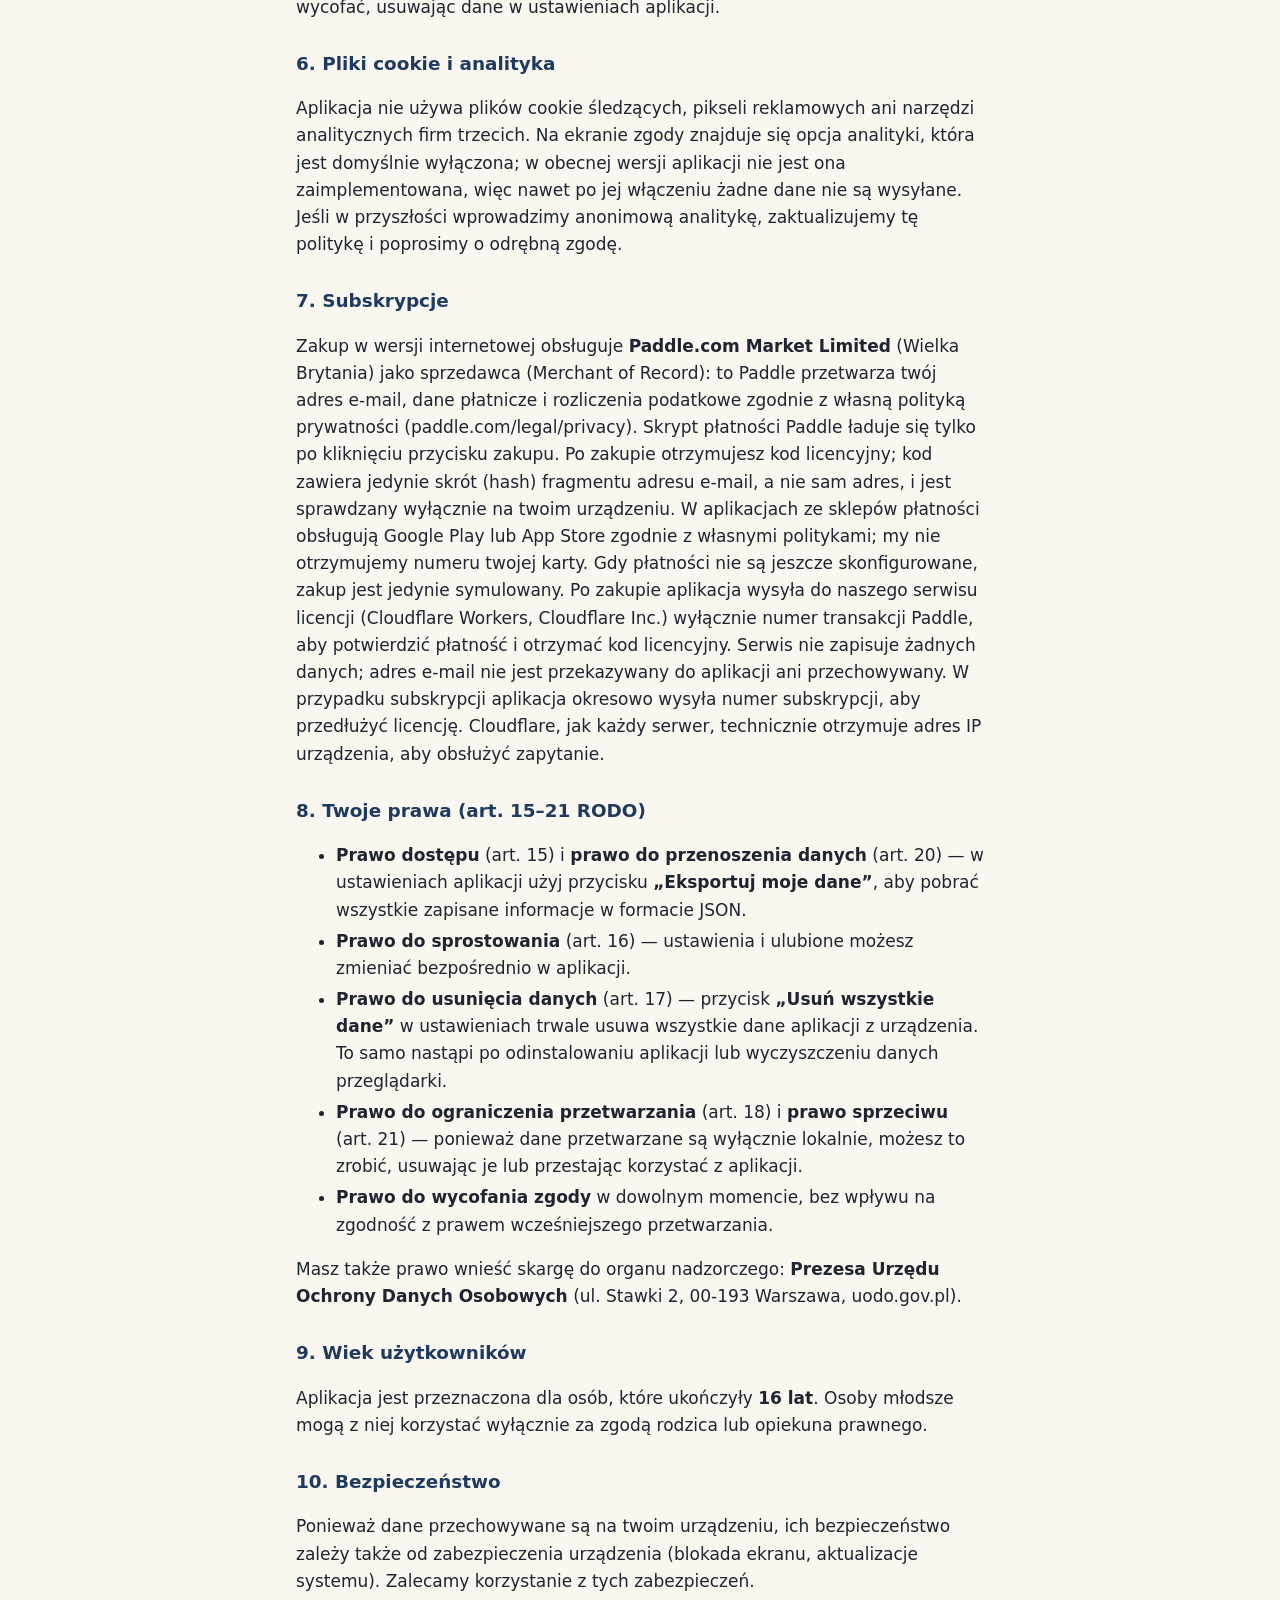
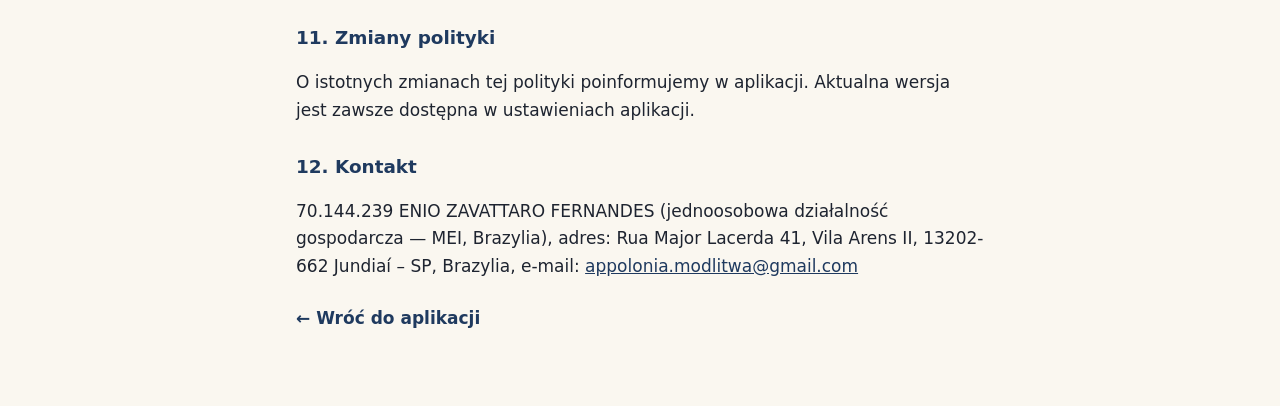
==== commit eecdf67b: "Add files via upload" ====
--- a/legal/privacy.html
+++ b/legal/privacy.html
@@ -34,7 +34,7 @@
 
   <h2>1. Administrator danych</h2>
   <p>Administratorem danych w rozumieniu RODO (Rozporządzenie Parlamentu Europejskiego i Rady (UE) 2016/679) jest:
-  70.144.239 ENIO ZAVATTARO FERNANDES (jednoosobowa działalność gospodarcza — MEI, Brazylia), e-mail: <a href="mailto:appolonia.modlitwa@gmail.com">appolonia.modlitwa@gmail.com</a>.
+  70.144.239 ENIO ZAVATTARO FERNANDES (jednoosobowa działalność gospodarcza — MEI, Brazylia), adres: Rua Major Lacerda 41, Vila Arens II, 13202-662 Jundiaí – SP, Brazylia, e-mail: <a href="mailto:appolonia.modlitwa@gmail.com">appolonia.modlitwa@gmail.com</a>.
   We wszystkich sprawach dotyczących prywatności możesz skontaktować się z nami pod adresem e-mail podanym powyżej.</p>
 
   <h2>2. Najważniejsze w skrócie</h2>
@@ -88,7 +88,7 @@
   <p>O istotnych zmianach tej polityki poinformujemy w aplikacji. Aktualna wersja jest zawsze dostępna w ustawieniach aplikacji.</p>
 
   <h2>12. Kontakt</h2>
-  <p>70.144.239 ENIO ZAVATTARO FERNANDES (jednoosobowa działalność gospodarcza — MEI, Brazylia), e-mail: <a href="mailto:appolonia.modlitwa@gmail.com">appolonia.modlitwa@gmail.com</a></p>
+  <p>70.144.239 ENIO ZAVATTARO FERNANDES (jednoosobowa działalność gospodarcza — MEI, Brazylia), adres: Rua Major Lacerda 41, Vila Arens II, 13202-662 Jundiaí – SP, Brazylia, e-mail: <a href="mailto:appolonia.modlitwa@gmail.com">appolonia.modlitwa@gmail.com</a></p>
 
   <p><a class="back" href="../index.html#/settings">← Wróć do aplikacji</a></p>
 </main>
